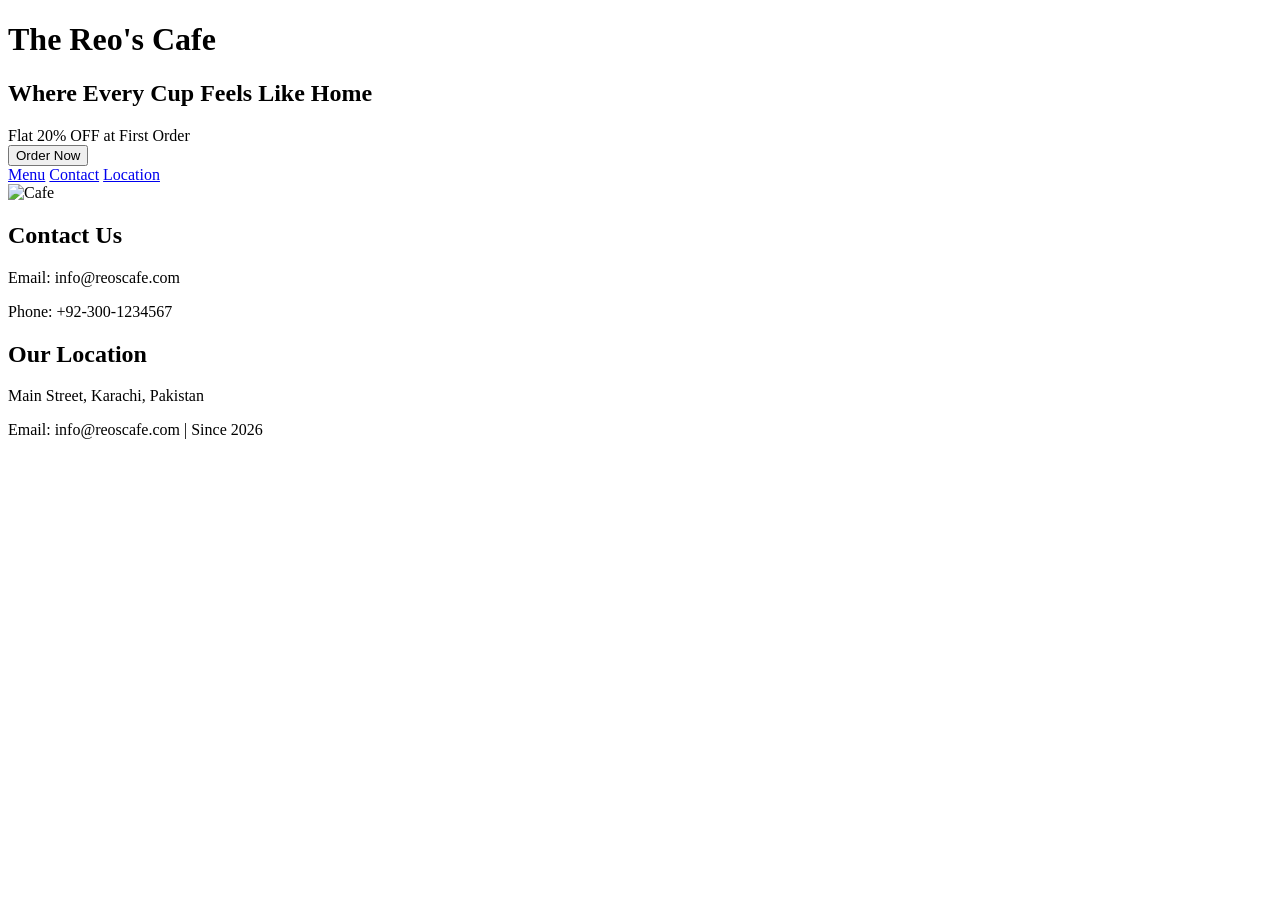
==== index.html @ 016c0ab3 "Add files via upload" ====
<!DOCTYPE html>
<html lang="en">
<head>
  <meta charset="UTF-8">
  <meta name="viewport" content="width=device-width, initial-scale=1.0">
  <title>The Reo's Cafe</title>

  <link rel="stylesheet" href="style.css">
</head>

<body>

  <header>
    <h1>The Reo's Cafe</h1>
    <h2>Where Every Cup Feels Like Home</h2>

    <div class="offer">
      Flat 20% OFF at First Order
    </div>

    <button class="order-btn">
      Order Now
    </button>
  </header>

  <nav>
    <a href="menu.html">Menu</a>
    <a href="#contact">Contact</a>
    <a href="#location">Location</a>
  </nav>

  <div class="hero">
    <img src="images/Main page 2.jpg" alt="Cafe">
  </div>

  <section id="contact" class="simple-section">
    <h2>Contact Us</h2>

    <p>Email: info@reoscafe.com</p>
    <p>Phone: +92-300-1234567</p>
  </section>

  <section id="location" class="simple-section">
    <h2>Our Location</h2>

    <p>Main Street, Karachi, Pakistan</p>
  </section>

  <footer>
    <p>Email: info@reoscafe.com | Since 2026</p>
  </footer>

</body>
</html>
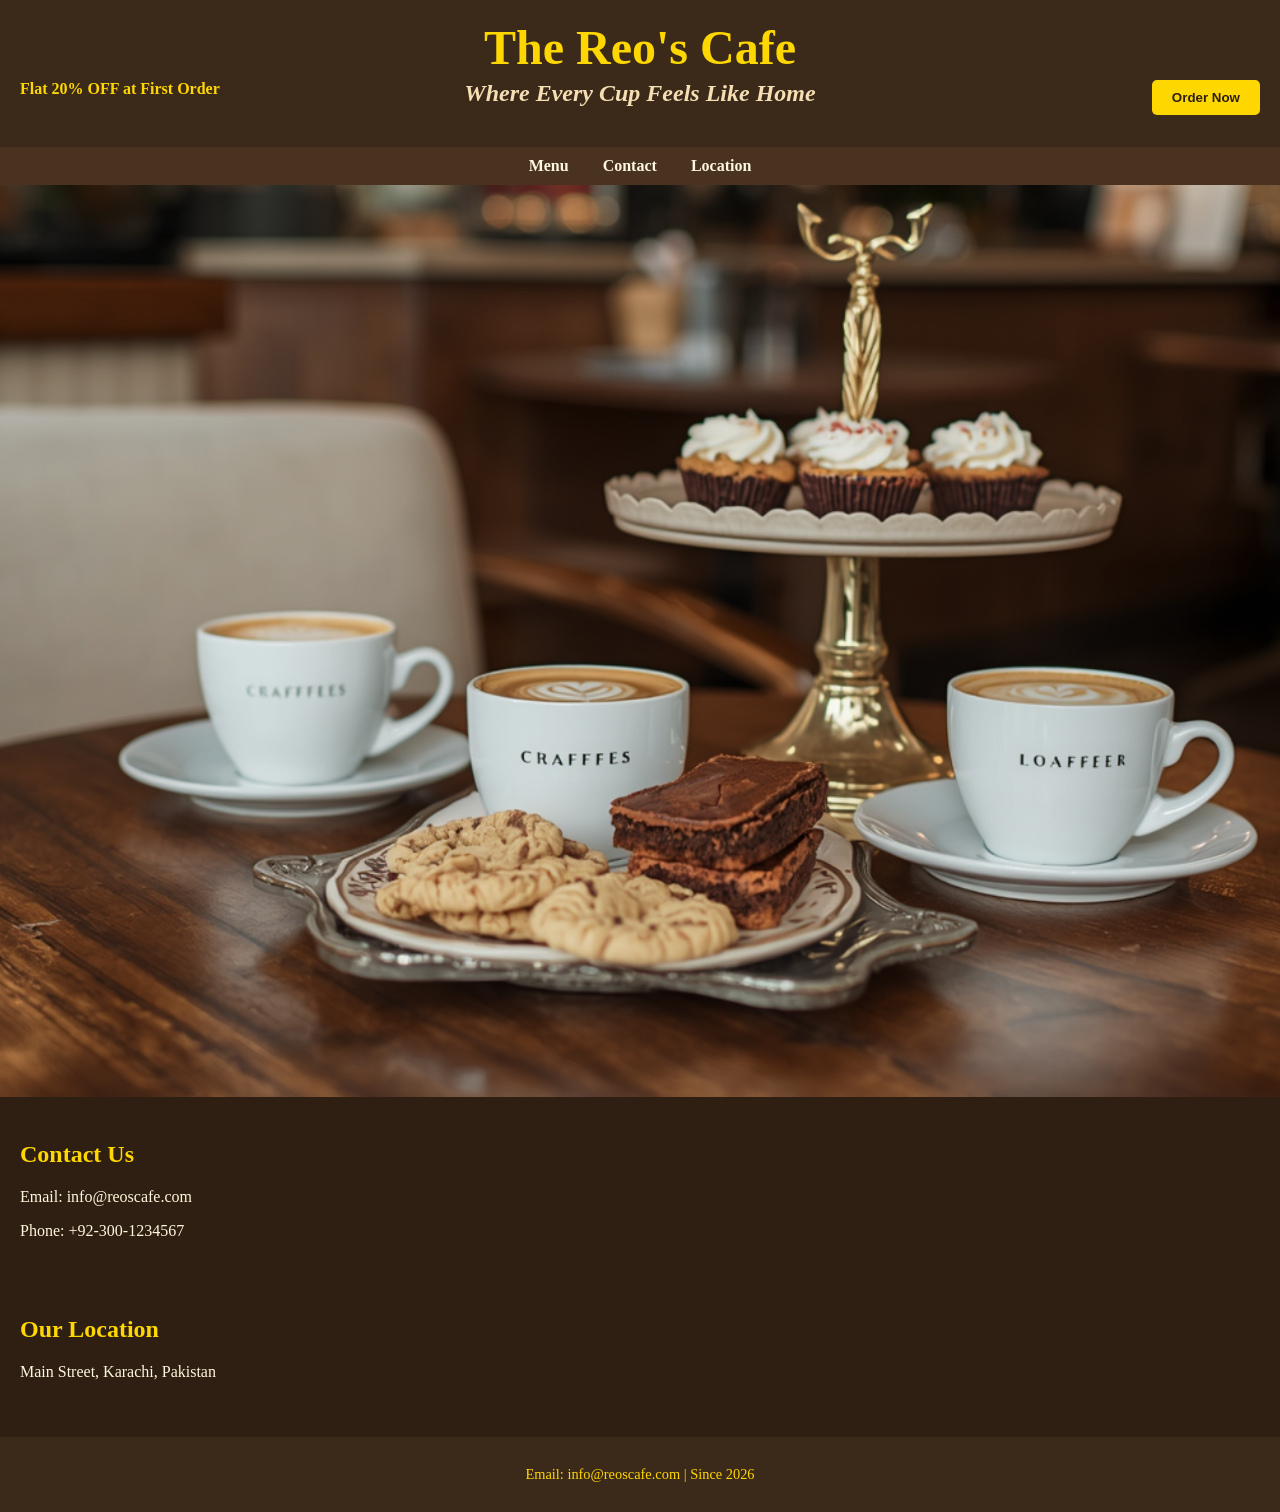
==== commit f3714835: "Update index.html" ====
--- a/index.html
+++ b/index.html
@@ -30,7 +30,7 @@
   </nav>
 
   <div class="hero">
-    <img src="images/Main page 2.jpg" alt="Cafe">
+    <img src="Images/Main page 2.jpg" alt="Cafe">
   </div>
 
   <section id="contact" class="simple-section">
@@ -51,4 +51,4 @@
   </footer>
 
 </body>
-</html>+</html>
--- a/style.css
+++ b/style.css
@@ -0,0 +1,144 @@
+body {
+  margin: 0;
+  font-family: Georgia, serif;
+  background-color: #2e1f12;
+  color: #fff8dc;
+}
+
+/* HEADER */
+
+header {
+  text-align: center;
+  padding: 20px;
+  background-color: #3b2a1a;
+  position: relative;
+}
+
+header h1 {
+  font-size: 3em;
+  color: #FFD700;
+  margin: 0;
+}
+
+header h2 {
+  font-size: 1.5em;
+  color: #f5deb3;
+  margin-top: 5px;
+  font-style: italic;
+}
+
+/* OFFER */
+
+.offer {
+  position: absolute;
+  left: 20px;
+  top: 80px;
+  color: #FFD700;
+  font-weight: bold;
+}
+
+/* BUTTON */
+
+.order-btn {
+  position: absolute;
+  right: 20px;
+  top: 80px;
+  background-color: #FFD700;
+  color: #2e1f12;
+  padding: 10px 20px;
+  border: none;
+  font-weight: bold;
+  cursor: pointer;
+  border-radius: 5px;
+}
+
+.order-btn:hover {
+  background-color: white;
+}
+
+/* NAVBAR */
+
+nav {
+  background-color: #4a3220;
+  padding: 10px;
+  text-align: center;
+}
+
+nav a {
+  color: #fff8dc;
+  text-decoration: none;
+  margin: 0 15px;
+  font-weight: bold;
+}
+
+nav a:hover {
+  color: #FFD700;
+}
+
+/* HERO IMAGE */
+
+.hero img {
+  width: 100%;
+  height: 912px;
+  object-fit: cover;
+}
+
+/* SIMPLE SECTIONS */
+
+.simple-section {
+  padding: 20px;
+}
+
+.simple-section h2 {
+  color: #FFD700;
+}
+
+/* MENU SECTIONS */
+
+.menu-section {
+  padding: 40px;
+  margin: 20px;
+  border-radius: 15px;
+  background-size: cover;
+  background-position: center;
+}
+
+/* BACKGROUND IMAGES */
+
+.coffee-bg {
+  background-image: url("Images/Coffee 6.png");
+}
+
+.cupcake-bg {
+  background-image: url("Images/Cupcakes 2.png");
+}
+
+.brownie-bg {
+  background-image: url("Images/Brownies.png");
+}
+
+.cookie-bg {
+  background-image: url("Images/cookies 2.png");
+}
+
+/* MENU ITEMS */
+
+.item {
+  margin: 10px 0;
+  font-size: 18px;
+}
+
+.price {
+  float: right;
+}
+
+/* FOOTER */
+
+footer {
+  background-color: #3b2a1a;
+  text-align: center;
+  padding: 15px;
+  margin-top: 20px;
+  font-size: 0.9em;
+  color: #FFD700;
+}
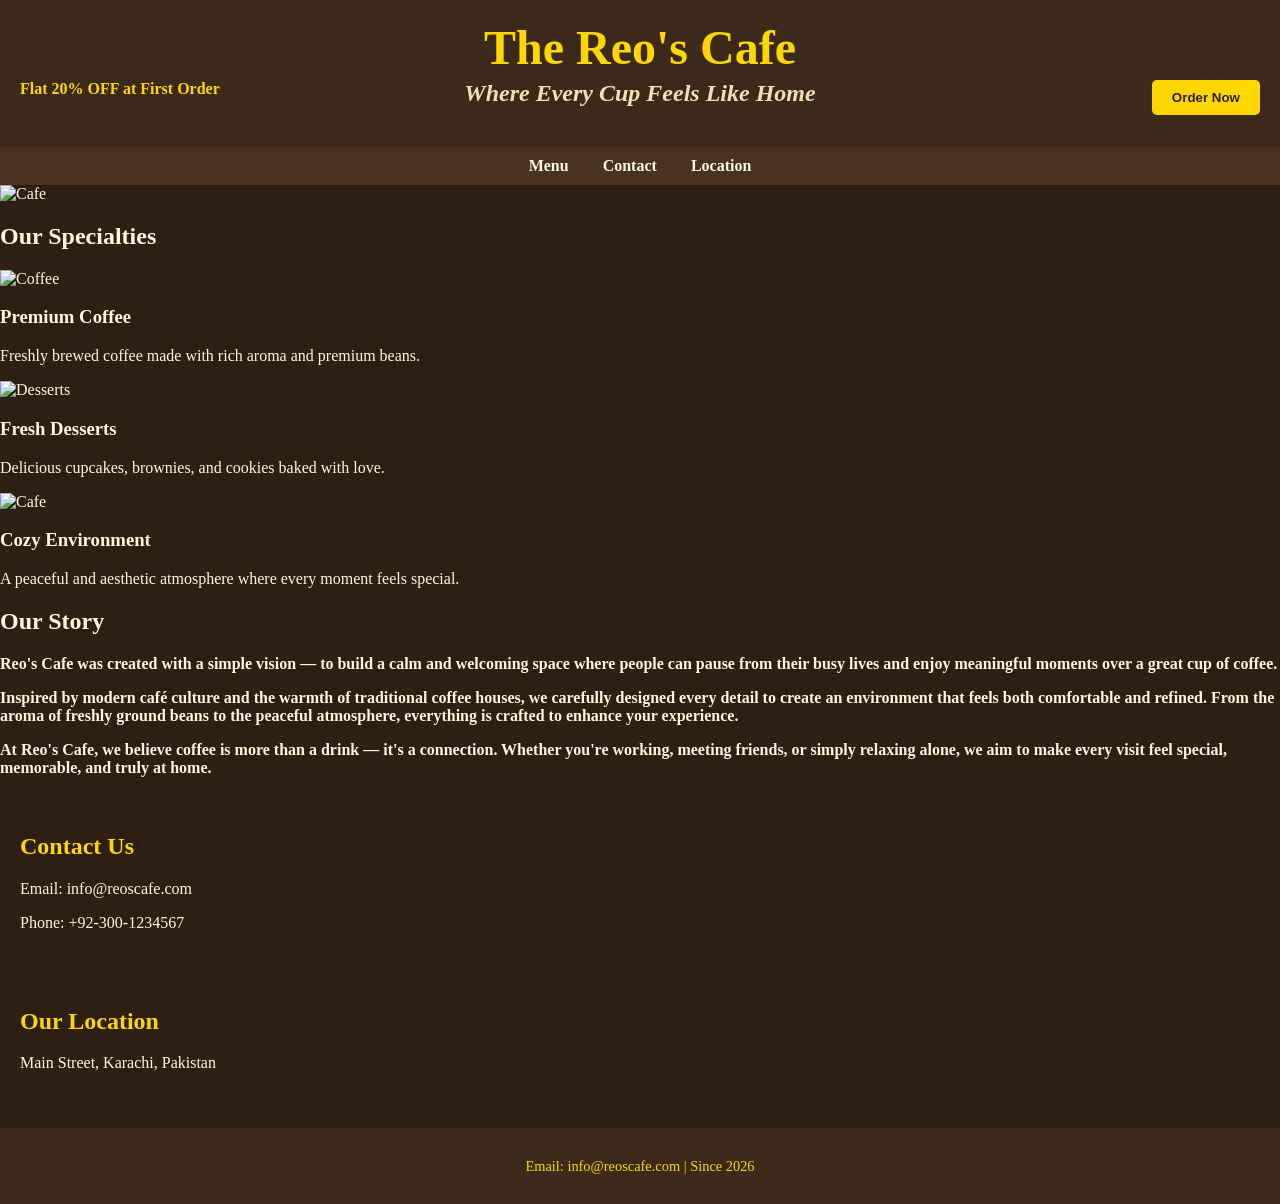
==== commit d82ebf8e: "Add files via upload" ====
--- a/index.html
+++ b/index.html
@@ -30,8 +30,73 @@
   </nav>
 
   <div class="hero">
-    <img src="Images/Main page 2.jpg" alt="Cafe">
+    <img src="images/Main page 2.jpg" alt="Cafe">
   </div>
+  <section class="special-section">
+
+  <h2>Our Specialties</h2>
+
+  <div class="card-container">
+
+    <div class="card">
+      <img src="images/coffee (2).jpg" alt="Coffee">
+
+      <h3>Premium Coffee</h3>
+
+      <p>
+        Freshly brewed coffee made with rich aroma and premium beans.
+      </p>
+    </div>
+
+    <div class="card">
+      <img src="images/Desersts 2.jpg" alt="Desserts">
+
+      <h3>Fresh Desserts</h3>
+
+      <p>
+        Delicious cupcakes, brownies, and cookies baked with love.
+      </p>
+    </div>
+
+    <div class="card">
+      <img src="images/Cafe Environment 1.jpg" alt="Cafe">
+
+      <h3>Cozy Environment</h3>
+
+      <p>
+        A peaceful and aesthetic atmosphere where every moment feels special.
+      </p>
+    </div>
+<section class="story-section">
+
+  <div class="story-card">
+
+    <h2>Our Story</h2>
+
+<p>
+  <b>  Reo's Cafe was created with a simple vision — to build a calm and welcoming space where people can pause from their busy lives and enjoy meaningful moments over a great cup of coffee.
+</b>
+</p>
+
+<p>
+  <b>  Inspired by modern café culture and the warmth of traditional coffee houses, we carefully designed every detail to create an environment that feels both comfortable and refined. From the aroma of freshly ground beans to the peaceful atmosphere, everything is crafted to enhance your experience.
+</b>
+</p>
+
+<p>
+  <b>
+      At Reo's Cafe, we believe coffee is more than a drink — it's a connection. Whether you're working, meeting friends, or simply relaxing alone, we aim to make every visit feel special, memorable, and truly at home.
+
+  </b>
+</p>
+  </div>
+
+</section>
+  </div>
+
+</section>
+
+</section>
 
   <section id="contact" class="simple-section">
     <h2>Contact Us</h2>
@@ -51,4 +116,4 @@
   </footer>
 
 </body>
-</html>
+</html>
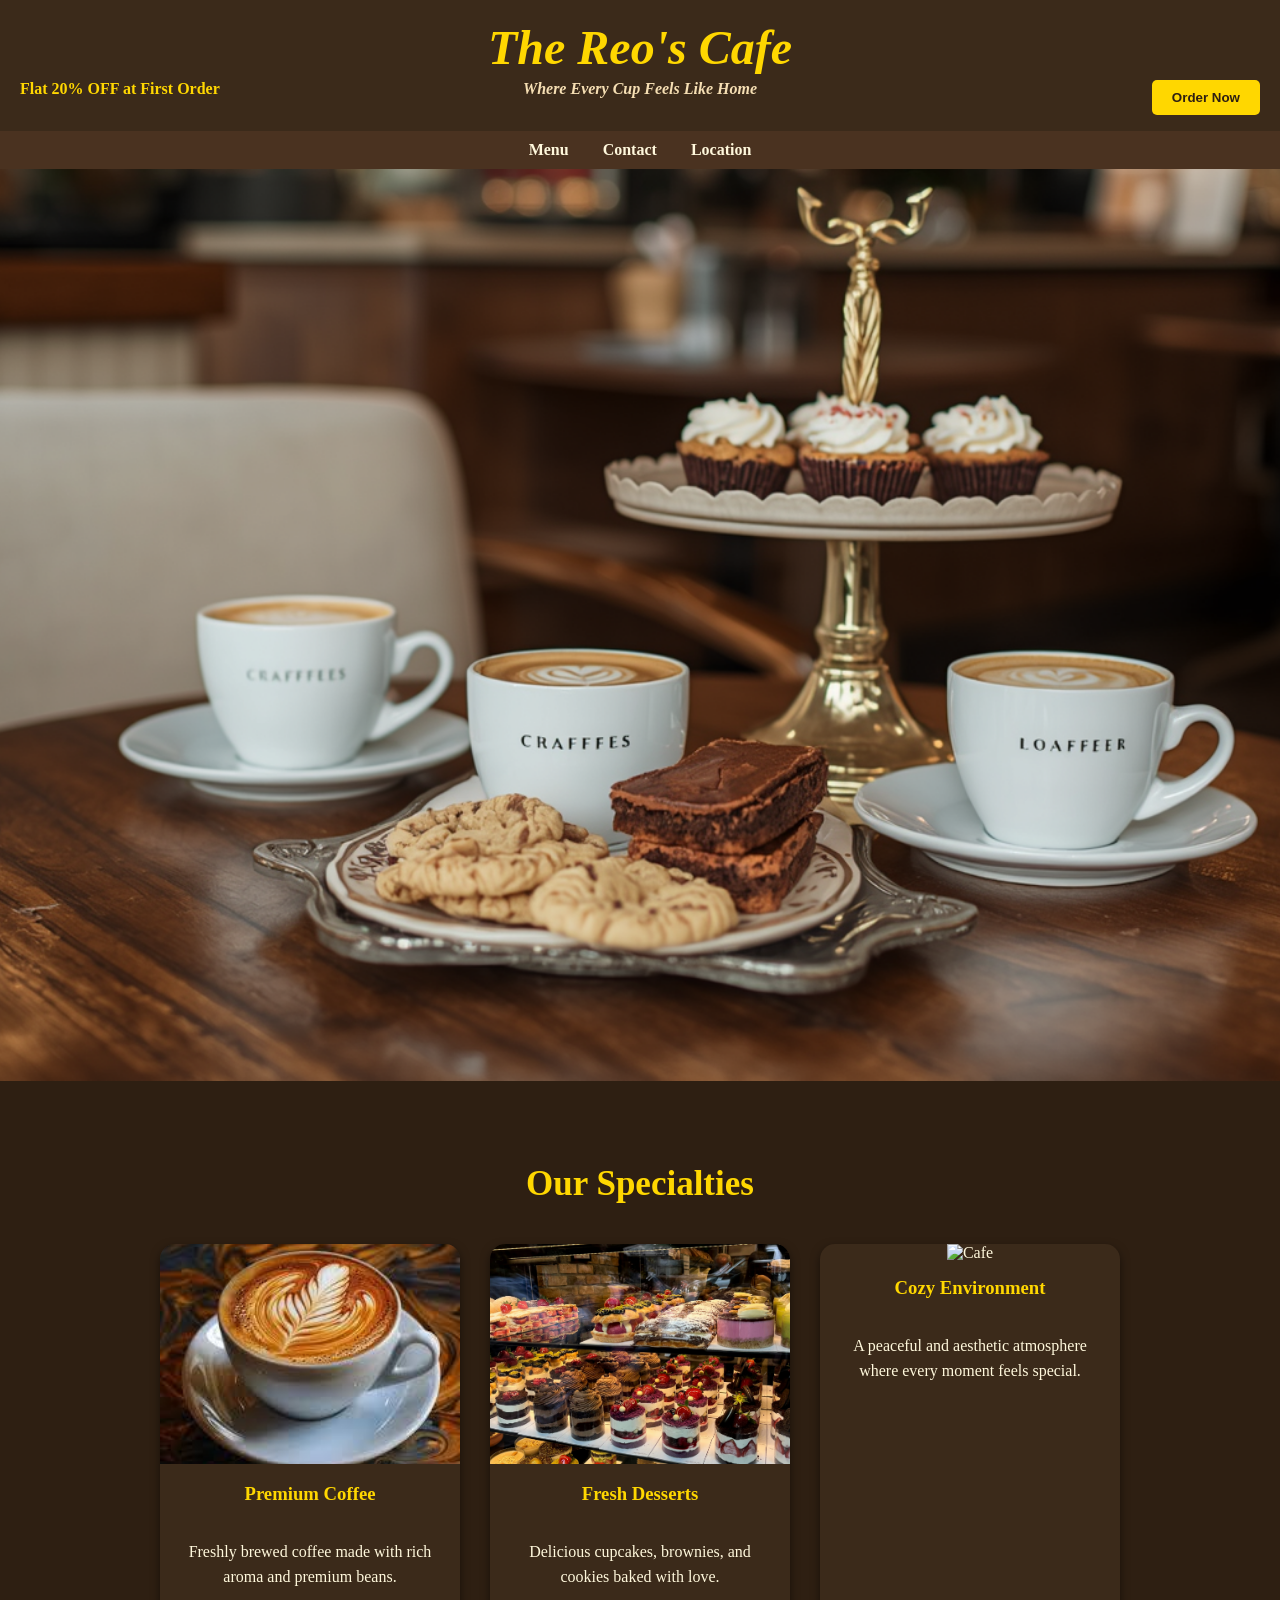
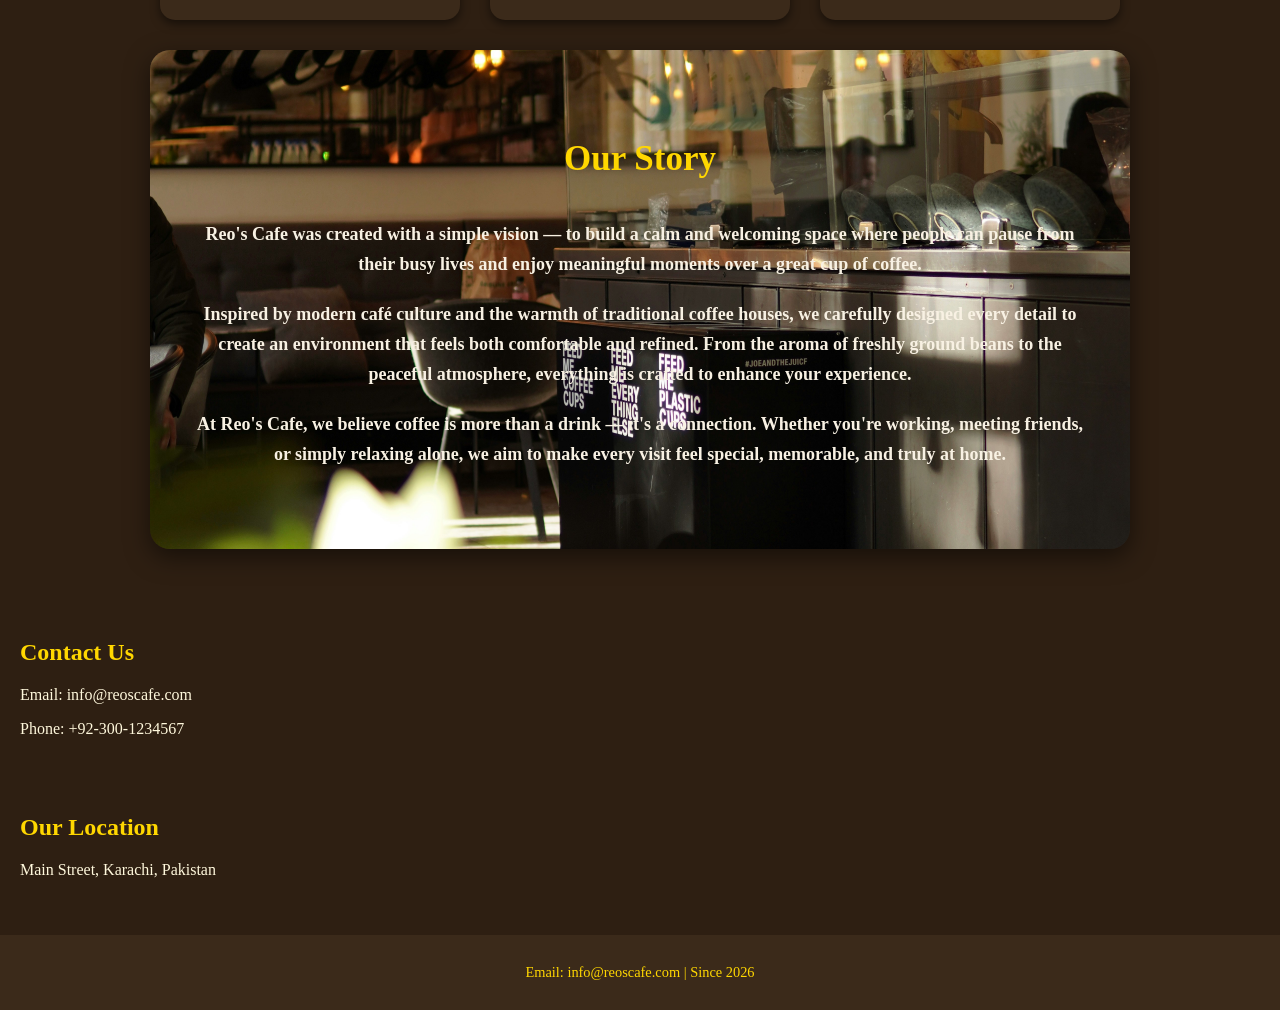
==== commit c91d15f3: "Update index.html" ====
--- a/index.html
+++ b/index.html
@@ -30,7 +30,7 @@
   </nav>
 
   <div class="hero">
-    <img src="images/Main page 2.jpg" alt="Cafe">
+    <img src="Images/Main page 2.jpg" alt="Cafe">
   </div>
   <section class="special-section">
 
@@ -39,7 +39,7 @@
   <div class="card-container">
 
     <div class="card">
-      <img src="images/coffee (2).jpg" alt="Coffee">
+      <img src="Images/coffee (2).jpg" alt="Coffee">
 
       <h3>Premium Coffee</h3>
 
@@ -49,7 +49,7 @@
     </div>
 
     <div class="card">
-      <img src="images/Desersts 2.jpg" alt="Desserts">
+      <img src="Images/Desersts 2.jpg" alt="Desserts">
 
       <h3>Fresh Desserts</h3>
 
@@ -59,7 +59,7 @@
     </div>
 
     <div class="card">
-      <img src="images/Cafe Environment 1.jpg" alt="Cafe">
+      <img src="Images/Cafe Environment 1.jpg" alt="Cafe">
 
       <h3>Cozy Environment</h3>
 
@@ -116,4 +116,4 @@
   </footer>
 
 </body>
-</html>+</html>
--- a/style.css
+++ b/style.css
@@ -18,10 +18,11 @@
   font-size: 3em;
   color: #FFD700;
   margin: 0;
+  font-style: italic;
 }
 
 header h2 {
-  font-size: 1.5em;
+  font-size: 1em;
   color: #f5deb3;
   margin-top: 5px;
   font-style: italic;
@@ -74,7 +75,6 @@
 nav a:hover {
   color: #FFD700;
 }
-
 /* HERO IMAGE */
 
 .hero img {
@@ -82,7 +82,96 @@
   height: 912px;
   object-fit: cover;
 }
-
+/* SPECIAL SECTION */
+
+.special-section{
+  padding: 50px;
+  text-align: center;
+}
+
+.special-section h2{
+  color: #FFD700;
+  font-size: 35px;
+  margin-bottom: 40px;
+}
+
+/* CARD CONTAINER */
+
+.card-container{
+  display: flex;
+  justify-content: center;
+  gap: 30px;
+  flex-wrap: wrap;
+}
+
+/* CARD */
+
+.card{
+  background-color: #3b2a1a;
+  width: 300px;
+  border-radius: 15px;
+  overflow: hidden;
+  transition: 0.3s;
+  box-shadow: 0 4px 10px rgba(0,0,0,0.5);
+}
+
+/* HOVER EFFECT */
+
+.card:hover{
+  transform: scale(1.05);
+}
+
+/* CARD IMAGE */
+
+.card img{
+  width: 100%;
+  height: 220px;
+  object-fit: cover;
+}
+
+/* CARD TEXT */
+
+.card h3{
+  color: #FFD700;
+  margin-top: 15px;
+}
+
+.card p{
+  padding: 15px;
+  line-height: 25px;
+  color: #fff8dc;
+}
+/* STORY SECTION */
+
+.story-card{
+  width: max-content;
+  margin: 0 auto;
+
+  max-width: 900px;
+  align-items: center;
+  min-height: 350px;   /* IMPORTANT: gives image space */
+  padding: 60px 40px;  /* more breathing room */
+
+  border-radius: 20px;
+  text-align: center;
+
+  background-image: url("Images/Cafe\ Environment\ 3.jpg");
+  background-size: cover;
+  background-position: center;
+  background-repeat: no-repeat;
+
+  position: relative;
+  overflow: hidden;
+
+  box-shadow: 0 8px 25px rgba(0,0,0,0.5);
+
+}
+.story-card p{
+color: #f8f1e3;
+  line-height: 30px;
+  font-size: 18px;
+  margin-bottom: 20px;
+}
 /* SIMPLE SECTIONS */
 
 .simple-section {
@@ -106,19 +195,19 @@
 /* BACKGROUND IMAGES */
 
 .coffee-bg {
-  background-image: url("Images/Coffee 6.png");
+  background-image: url("images/Coffee\ 6.png");
 }
 
 .cupcake-bg {
-  background-image: url("Images/Cupcakes 2.png");
+  background-image: url("images/Cupcakes\ 2.png");
 }
 
 .brownie-bg {
-  background-image: url("Images/Brownies.png");
+  background-image: url("images/Brownies.png");
 }
 
 .cookie-bg {
-  background-image: url("Images/cookies 2.png");
+  background-image: url("Images/cookies\ 2.png");
 }
 
 /* MENU ITEMS */
@@ -141,4 +230,4 @@
   margin-top: 20px;
   font-size: 0.9em;
   color: #FFD700;
-}
+}
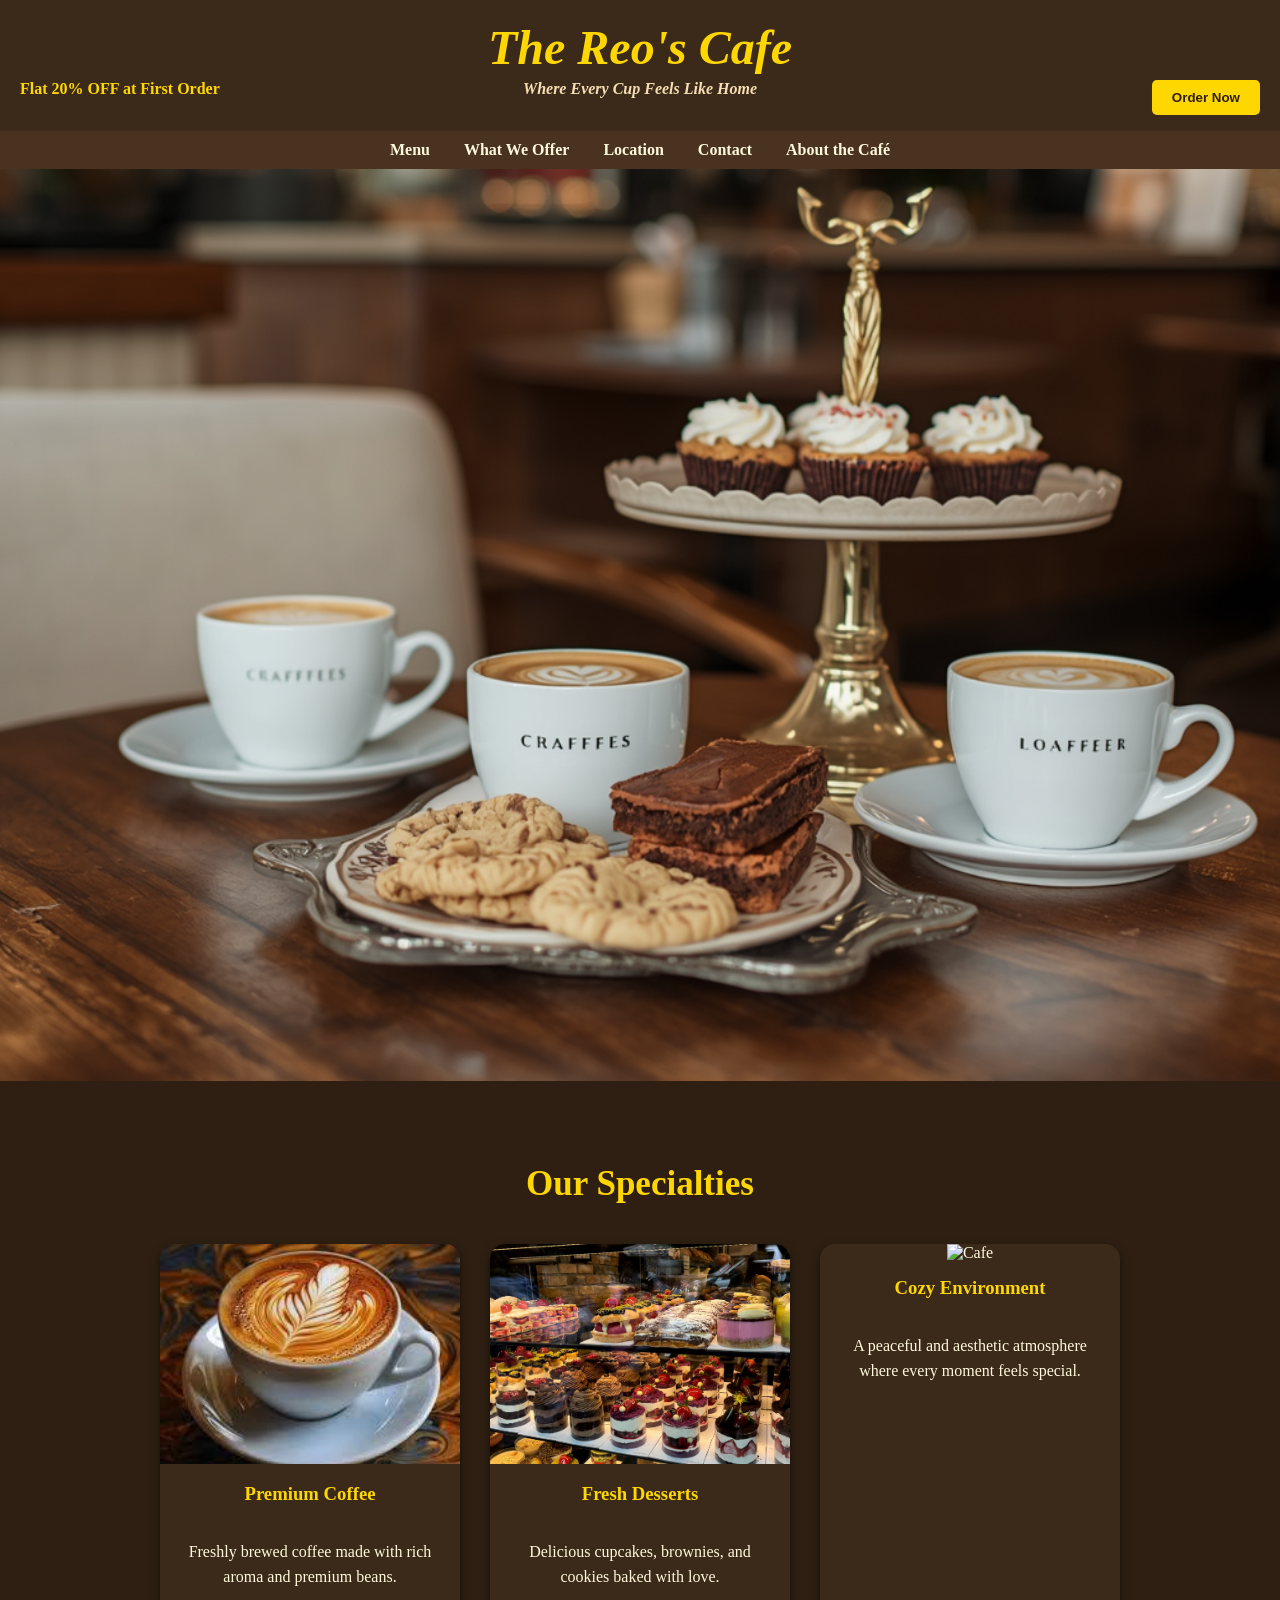
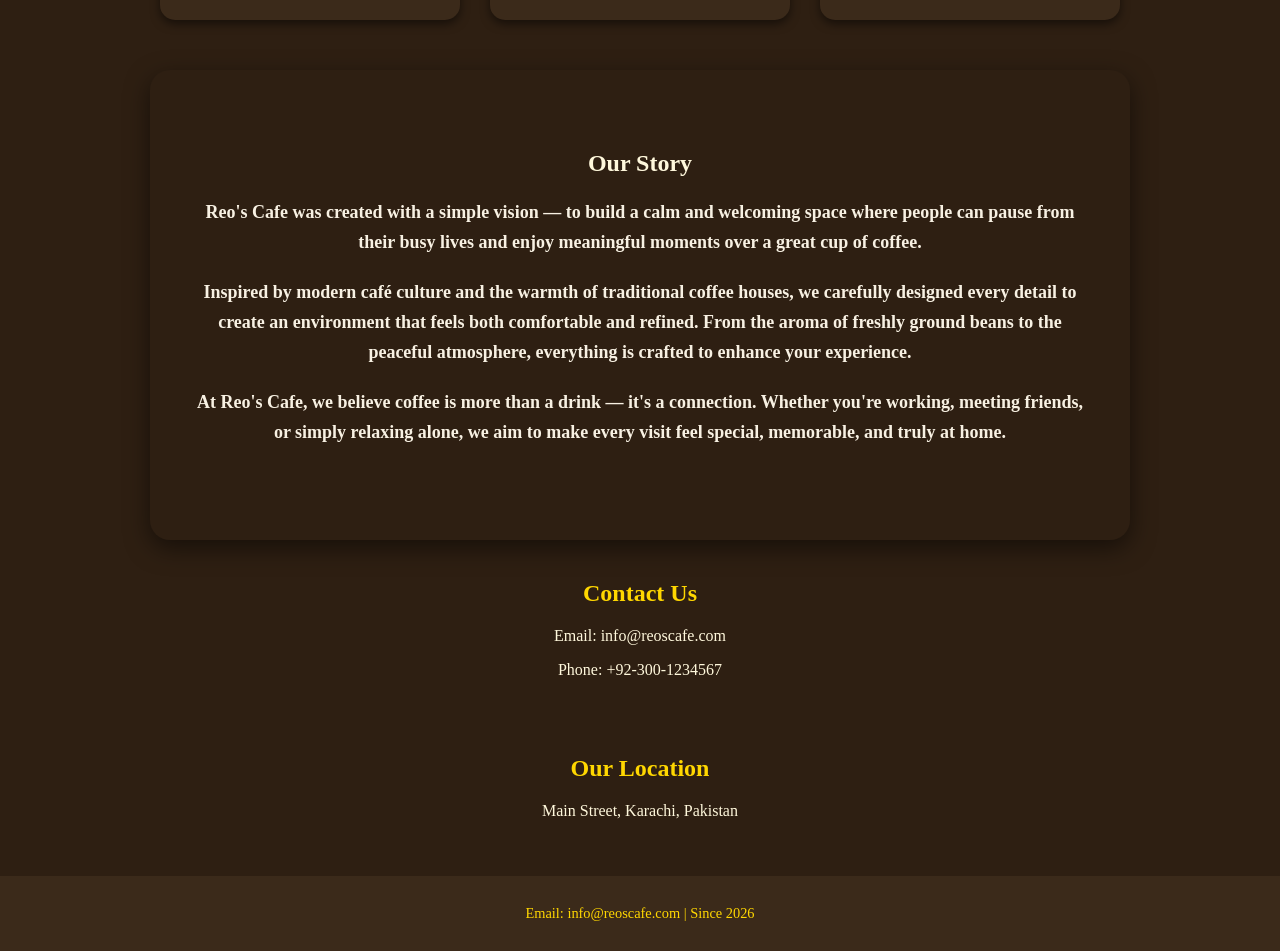
==== commit 946d43c0: "Add files via upload" ====
--- a/index.html
+++ b/index.html
@@ -4,7 +4,6 @@
   <meta charset="UTF-8">
   <meta name="viewport" content="width=device-width, initial-scale=1.0">
   <title>The Reo's Cafe</title>
-
   <link rel="stylesheet" href="style.css">
 </head>
 
@@ -25,89 +24,63 @@
 
   <nav>
     <a href="menu.html">Menu</a>
+    <a href="#special-section">What We Offer</a>
+    <a href="#location">Location</a>
     <a href="#contact">Contact</a>
-    <a href="#location">Location</a>
+    <a href="#OurStory">About the Café</a>
   </nav>
 
   <div class="hero">
     <img src="Images/Main page 2.jpg" alt="Cafe">
   </div>
-  <section class="special-section">
 
-  <h2>Our Specialties</h2>
+  <!-- THE BACKGROUND WRAPPER STARTS HERE -->
+  <div class="bg">
+    
+    <section class="special-section" id="special-section">
+      <h2 class="Specialities">Our Specialties</h2>
 
-  <div class="card-container">
+      <div class="card-container">
+        <div class="card">
+          <img src="Images/coffee (2).jpg" alt="Coffee">
+          <h3>Premium Coffee</h3>
+          <p>Freshly brewed coffee made with rich aroma and premium beans.</p>
+        </div>
 
-    <div class="card">
-      <img src="Images/coffee (2).jpg" alt="Coffee">
+        <div class="card">
+          <img src="Images/Desersts 2.jpg" alt="Desserts">
+          <h3>Fresh Desserts</h3>
+          <p>Delicious cupcakes, brownies, and cookies baked with love.</p>
+        </div>
 
-      <h3>Premium Coffee</h3>
+        <div class="card">
+          <img src="Images/Cafe Environment 1.jpg" alt="Cafe">
+          <h3>Cozy Environment</h3>
+          <p>A peaceful and aesthetic atmosphere where every moment feels special.</p>
+        </div>
+      </div>
+    </section>
 
-      <p>
-        Freshly brewed coffee made with rich aroma and premium beans.
-      </p>
-    </div>
+    <section class="story-section" id="OurStory">
+      <div class="story-card">
+        <h2 class="our-story">Our Story</h2>
+        <p><b>Reo's Cafe was created with a simple vision — to build a calm and welcoming space where people can pause from their busy lives and enjoy meaningful moments over a great cup of coffee.</b></p>
+        <p><b>Inspired by modern café culture and the warmth of traditional coffee houses, we carefully designed every detail to create an environment that feels both comfortable and refined. From the aroma of freshly ground beans to the peaceful atmosphere, everything is crafted to enhance your experience.</b></p>
+        <p><b>At Reo's Cafe, we believe coffee is more than a drink — it's a connection. Whether you're working, meeting friends, or simply relaxing alone, we aim to make every visit feel special, memorable, and truly at home.</b></p>
+      </div>
+    </section>
 
-    <div class="card">
-      <img src="Images/Desersts 2.jpg" alt="Desserts">
-
-      <h3>Fresh Desserts</h3>
-
-      <p>
-        Delicious cupcakes, brownies, and cookies baked with love.
-      </p>
-    </div>
-
-    <div class="card">
-      <img src="Images/Cafe Environment 1.jpg" alt="Cafe">
-
-      <h3>Cozy Environment</h3>
-
-      <p>
-        A peaceful and aesthetic atmosphere where every moment feels special.
-      </p>
-    </div>
-<section class="story-section">
-
-  <div class="story-card">
-
-    <h2>Our Story</h2>
-
-<p>
-  <b>  Reo's Cafe was created with a simple vision — to build a calm and welcoming space where people can pause from their busy lives and enjoy meaningful moments over a great cup of coffee.
-</b>
-</p>
-
-<p>
-  <b>  Inspired by modern café culture and the warmth of traditional coffee houses, we carefully designed every detail to create an environment that feels both comfortable and refined. From the aroma of freshly ground beans to the peaceful atmosphere, everything is crafted to enhance your experience.
-</b>
-</p>
-
-<p>
-  <b>
-      At Reo's Cafe, we believe coffee is more than a drink — it's a connection. Whether you're working, meeting friends, or simply relaxing alone, we aim to make every visit feel special, memorable, and truly at home.
-
-  </b>
-</p>
-  </div>
-
-</section>
-  </div>
-
-</section>
-
-</section>
+  </div> 
+  <!-- THE BACKGROUND WRAPPER ENDS HERE CLEANLY -->
 
   <section id="contact" class="simple-section">
     <h2>Contact Us</h2>
-
     <p>Email: info@reoscafe.com</p>
     <p>Phone: +92-300-1234567</p>
   </section>
 
   <section id="location" class="simple-section">
     <h2>Our Location</h2>
-
     <p>Main Street, Karachi, Pakistan</p>
   </section>
 
@@ -116,4 +89,4 @@
   </footer>
 
 </body>
-</html>
+</html>
--- a/style.css
+++ b/style.css
@@ -6,12 +6,12 @@
 }
 
 /* HEADER */
-
 header {
   text-align: center;
   padding: 20px;
   background-color: #3b2a1a;
   position: relative;
+ 
 }
 
 header h1 {
@@ -29,7 +29,6 @@
 }
 
 /* OFFER */
-
 .offer {
   position: absolute;
   left: 20px;
@@ -39,7 +38,6 @@
 }
 
 /* BUTTON */
-
 .order-btn {
   position: absolute;
   right: 20px;
@@ -58,11 +56,11 @@
 }
 
 /* NAVBAR */
-
 nav {
   background-color: #4a3220;
   padding: 10px;
   text-align: center;
+  
 }
 
 nav a {
@@ -75,29 +73,28 @@
 nav a:hover {
   color: #FFD700;
 }
+
 /* HERO IMAGE */
-
 .hero img {
   width: 100%;
   height: 912px;
   object-fit: cover;
 }
+
 /* SPECIAL SECTION */
-
-.special-section{
+.special-section {
   padding: 50px;
   text-align: center;
 }
 
-.special-section h2{
+.special-section h2 {
   color: #FFD700;
   font-size: 35px;
   margin-bottom: 40px;
 }
 
 /* CARD CONTAINER */
-
-.card-container{
+.card-container {
   display: flex;
   justify-content: center;
   gap: 30px;
@@ -105,8 +102,7 @@
 }
 
 /* CARD */
-
-.card{
+.card {
   background-color: #3b2a1a;
   width: 300px;
   border-radius: 15px;
@@ -116,74 +112,70 @@
 }
 
 /* HOVER EFFECT */
-
-.card:hover{
+.card:hover {
   transform: scale(1.05);
 }
 
 /* CARD IMAGE */
-
-.card img{
+.card img {
   width: 100%;
   height: 220px;
   object-fit: cover;
 }
 
 /* CARD TEXT */
-
-.card h3{
+.card h3 {
   color: #FFD700;
   margin-top: 15px;
 }
 
-.card p{
+.card p {
   padding: 15px;
   line-height: 25px;
   color: #fff8dc;
 }
+
 /* STORY SECTION */
-
-.story-card{
+.story-card {
   width: max-content;
   margin: 0 auto;
-
   max-width: 900px;
   align-items: center;
-  min-height: 350px;   /* IMPORTANT: gives image space */
-  padding: 60px 40px;  /* more breathing room */
-
+  min-height: 350px;   
+  padding: 60px 40px;  
   border-radius: 20px;
   text-align: center;
 
-  background-image: url("Images/Cafe\ Environment\ 3.jpg");
+  /* FIX: Removed backslash from space */
+  background-image: url("Images/Cafe 2.jpg");
   background-size: cover;
   background-position: center;
   background-repeat: no-repeat;
 
   position: relative;
   overflow: hidden;
-
   box-shadow: 0 8px 25px rgba(0,0,0,0.5);
-
-}
-.story-card p{
-color: #f8f1e3;
+}
+
+.story-card p {
+  color: #f8f1e3;
   line-height: 30px;
   font-size: 18px;
   margin-bottom: 20px;
 }
+
 /* SIMPLE SECTIONS */
-
 .simple-section {
   padding: 20px;
+  text-align: center;
 }
 
 .simple-section h2 {
   color: #FFD700;
+  text-align: center;
 }
 
 /* MENU SECTIONS */
-
 .menu-section {
   padding: 40px;
   margin: 20px;
@@ -192,26 +184,24 @@
   background-position: center;
 }
 
-/* BACKGROUND IMAGES */
-
+/* BACKGROUND IMAGES - FIXED BACKSLASH PATH TYPOS */
 .coffee-bg {
-  background-image: url("images/Coffee\ 6.png");
+  background-image: url("Images/Coffee 6.png");
 }
 
 .cupcake-bg {
-  background-image: url("images/Cupcakes\ 2.png");
+  background-image: url("Images/Cupcakes 2.png");
 }
 
 .brownie-bg {
-  background-image: url("images/Brownies.png");
+  background-image: url("Images/Brownies.png");
 }
 
 .cookie-bg {
-  background-image: url("Images/cookies\ 2.png");
+  background-image: url("Images/cookies 2.png");
 }
 
 /* MENU ITEMS */
-
 .item {
   margin: 10px 0;
   font-size: 18px;
@@ -222,7 +212,6 @@
 }
 
 /* FOOTER */
-
 footer {
   background-color: #3b2a1a;
   text-align: center;
@@ -230,4 +219,12 @@
   margin-top: 20px;
   font-size: 0.9em;
   color: #FFD700;
+}
+
+.bg {
+  background-image: url("Images/Background (3).png");
+  background-size: cover;
+  background-position: center;  
+  background-repeat: no-repeat;
+  background-attachment: scroll;
 }
